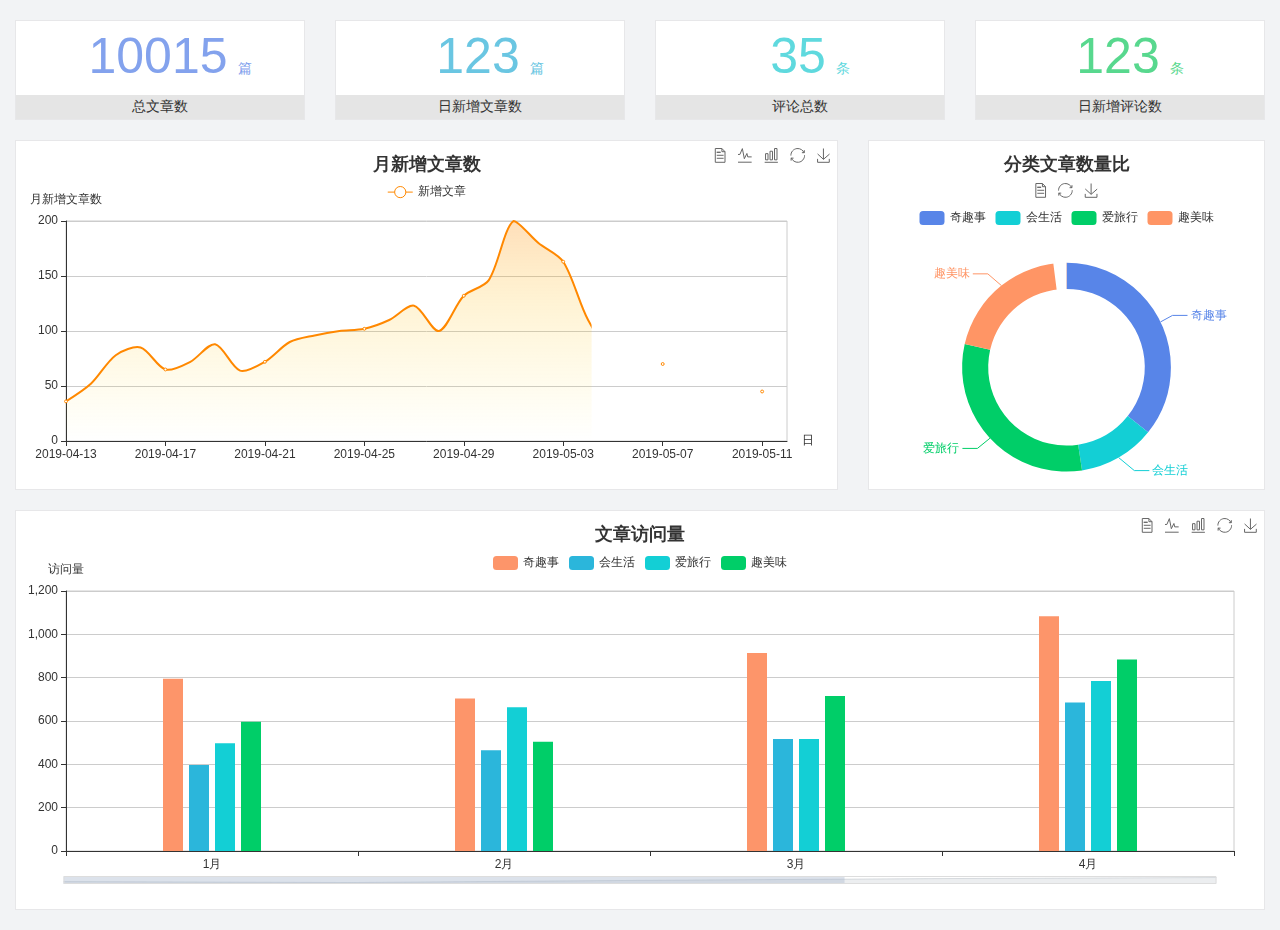
==== home/dashboard.html @ bee12366 "添加表格项" ====
<!DOCTYPE html>
<html lang="en">

<head>
  <meta charset="UTF-8">
  <meta name="viewport" content="width=device-width, initial-scale=1.0">
  <meta http-equiv="X-UA-Compatible" content="ie=edge">
  <title>图表统计</title>
  <link rel="stylesheet" href="../../assets/lib/bootstrap.css" />
  <link rel="stylesheet" href="../../assets/lib/main.css" />
  <script src="../../assets/lib/jquery.js"></script>
  <script type="text/javascript" src="../../assets/lib/echarts.min.js"></script>
</head>

<body>
  <div class="container-fluid">
    <div class="row spannel_list">
      <div class="col-sm-3 col-xs-6">
        <div class="spannel">
          <em>10015</em><span>篇</span>
          <b>总文章数</b>
        </div>
      </div>
      <div class="col-sm-3 col-xs-6">
        <div class="spannel scolor01">
          <em>123</em><span>篇</span>
          <b>日新增文章数</b>
        </div>
      </div>
      <div class="col-sm-3 col-xs-6">
        <div class="spannel scolor02">
          <em>35</em><span>条</span>
          <b>评论总数</b>
        </div>
      </div>
      <div class="col-sm-3 col-xs-6">
        <div class="spannel scolor03">
          <em>123</em><span>条</span>
          <b>日新增评论数</b>
        </div>
      </div>
    </div>
  </div>

  <div class="container-fluid">
    <div class="row curve-pie">
      <div class="col-lg-8 col-md-8">
        <div class="gragh_pannel" id="curve_show"></div>
      </div>
      <div class="col-lg-4 col-md-4">
        <div class="gragh_pannel" id="pie_show"></div>
      </div>
    </div>
  </div>

  <div class="container-fluid">
    <div class="column_pannel" id="column_show"></div>
  </div>

  <script>
    var oChart = echarts.init(document.getElementById('curve_show'));
    var aList_all = [
      { 'count': 36, 'date': '2019-04-13' },
      { 'count': 52, 'date': '2019-04-14' },
      { 'count': 78, 'date': '2019-04-15' },
      { 'count': 85, 'date': '2019-04-16' },
      { 'count': 65, 'date': '2019-04-17' },
      { 'count': 72, 'date': '2019-04-18' },
      { 'count': 88, 'date': '2019-04-19' },
      { 'count': 64, 'date': '2019-04-20' },
      { 'count': 72, 'date': '2019-04-21' },
      { 'count': 90, 'date': '2019-04-22' },
      { 'count': 96, 'date': '2019-04-23' },
      { 'count': 100, 'date': '2019-04-24' },
      { 'count': 102, 'date': '2019-04-25' },
      { 'count': 110, 'date': '2019-04-26' },
      { 'count': 123, 'date': '2019-04-27' },
      { 'count': 100, 'date': '2019-04-28' },
      { 'count': 132, 'date': '2019-04-29' },
      { 'count': 146, 'date': '2019-04-30' },
      { 'count': 200, 'date': '2019-05-01' },
      { 'count': 180, 'date': '2019-05-02' },
      { 'count': 163, 'date': '2019-05-03' },
      { 'count': 110, 'date': '2019-05-04' },
      { 'count': 80, 'date': '2019-05-05' },
      { 'count': 82, 'date': '2019-05-06' },
      { 'count': 70, 'date': '2019-05-07' },
      { 'count': 65, 'date': '2019-05-08' },
      { 'count': 54, 'date': '2019-05-09' },
      { 'count': 40, 'date': '2019-05-10' },
      { 'count': 45, 'date': '2019-05-11' },
      { 'count': 38, 'date': '2019-05-12' },
    ];

    let aCount = [];
    let aDate = [];

    for (var i = 0; i < aList_all.length; i++) {
      aCount.push(aList_all[i].count);
      aDate.push(aList_all[i].date);
    }

    var chartopt = {
      title: {
        text: '月新增文章数',
        left: 'center',
        top: '10'
      },
      tooltip: {
        trigger: 'axis'
      },
      legend: {
        data: ['新增文章'],
        top: '40'
      },
      toolbox: {
        show: true,
        feature: {
          mark: { show: true },
          dataView: { show: true, readOnly: false },
          magicType: { show: true, type: ['line', 'bar'] },
          restore: { show: true },
          saveAsImage: { show: true }
        }
      },
      calculable: true,
      xAxis: [
        {
          name: '日',
          type: 'category',
          boundaryGap: false,
          data: aDate
        }
      ],
      yAxis: [
        {
          name: '月新增文章数',
          type: 'value'
        }
      ],
      series: [
        {
          name: '新增文章',
          type: 'line',
          smooth: true,
          itemStyle: { normal: { areaStyle: { type: 'default' }, color: '#f80' }, lineStyle: { color: '#f80' } },
          data: aCount
        }],
      areaStyle: {
        normal: {
          color: new echarts.graphic.LinearGradient(0, 0, 0, 1, [{
            offset: 0,
            color: 'rgba(255,136,0,0.39)'
          }, {
            offset: .34,
            color: 'rgba(255,180,0,0.25)'
          }, {
            offset: 1,
            color: 'rgba(255,222,0,0.00)'
          }])

        }
      },
      grid: {
        show: true,
        x: 50,
        x2: 50,
        y: 80,
        height: 220
      }
    };

    oChart.setOption(chartopt);


    var oPie = echarts.init(document.getElementById('pie_show'));
    var oPieopt =
    {
      title: {
        top: 10,
        text: '分类文章数量比',
        x: 'center'
      },
      tooltip: {
        trigger: 'item',
        formatter: "{a} <br/>{b} : {c} ({d}%)"
      },
      color: ['#5885e8', '#13cfd5', '#00ce68', '#ff9565'],
      legend: {
        x: 'center',
        top: 65,
        data: ['奇趣事', '会生活', '爱旅行', '趣美味']
      },
      toolbox: {
        show: true,
        x: 'center',
        top: 35,
        feature: {
          mark: { show: true },
          dataView: { show: true, readOnly: false },
          magicType: {
            show: true,
            type: ['pie', 'funnel'],
            option: {
              funnel: {
                x: '25%',
                width: '50%',
                funnelAlign: 'left',
                max: 1548
              }
            }
          },
          restore: { show: true },
          saveAsImage: { show: true }
        }
      },
      calculable: true,
      series: [
        {
          name: '访问来源',
          type: 'pie',
          radius: ['45%', '60%'],
          center: ['50%', '65%'],
          data: [
            { value: 300, name: '奇趣事' },
            { value: 100, name: '会生活' },
            { value: 260, name: '爱旅行' },
            { value: 180, name: '趣美味' }
          ]
        }
      ]
    };
    oPie.setOption(oPieopt);



    var oColumn = this.echarts.init(document.getElementById('column_show'));
    var oColumnopt =
    {
      title: {
        text: '文章访问量',
        left: 'center',
        top: '10'
      },
      tooltip: {
        trigger: 'axis'
      },
      legend: {
        data: ['奇趣事', '会生活', '爱旅行', '趣美味'],
        top: '40'
      },
      toolbox: {
        show: true,
        feature: {
          mark: { show: true },
          dataView: { show: true, readOnly: false },
          magicType: { show: true, type: ['line', 'bar'] },
          restore: { show: true },
          saveAsImage: { show: true }
        }
      },
      calculable: true,
      xAxis: [
        {
          type: 'category',
          data: ['1月', '2月', '3月', '4月', '5月']
        }
      ],
      yAxis: [
        {
          name: '访问量',
          type: 'value'
        }
      ],
      series: [
        {
          name: '奇趣事',
          type: 'bar',
          barWidth: 20,
          itemStyle: {
            normal: { areaStyle: { type: 'default' }, color: '#fd956a' }
          },
          data: [800, 708, 920, 1090, 1200]
        },
        {
          name: '会生活',
          type: 'bar',
          barWidth: 20,
          itemStyle: {
            normal: { areaStyle: { type: 'default' }, color: '#2bb6db' }
          },
          data: [400, 468, 520, 690, 800]
        },
        {
          name: '爱旅行',
          type: 'bar',
          barWidth: 20,
          itemStyle: {
            normal: { areaStyle: { type: 'default' }, color: '#13cfd5' }
          },
          data: [500, 668, 520, 790, 900]
        },
        {
          name: '趣美味',
          type: 'bar',
          barWidth: 20,
          itemStyle: {
            normal: { areaStyle: { type: 'default' }, color: '#00ce68' }
          },
          data: [600, 508, 720, 890, 1000]
        }
      ],
      grid: {
        show: true,
        x: 50,
        x2: 30,
        y: 80,
        height: 260
      },
      dataZoom: [//给x轴设置滚动条
        {
          start: 0,//默认为0
          end: 100 - 1000 / 31,//默认为100
          type: 'slider',
          show: true,
          xAxisIndex: [0],
          handleSize: 0,//滑动条的 左右2个滑动条的大小
          height: 8,//组件高度
          left: 45, //左边的距离
          right: 50,//右边的距离
          bottom: 26,//右边的距离
          handleColor: '#ddd',//h滑动图标的颜色
          handleStyle: {
            borderColor: "#cacaca",
            borderWidth: "1",
            shadowBlur: 2,
            background: "#ddd",
            shadowColor: "#ddd",
          }
        }]
    };
    oColumn.setOption(oColumnopt);
  </script>
</body>

</html>
---- assets/lib/main.css ----
body{
    font-family:'MicroSoft YaHei';
    background-color: #f2f3f5;
}
.main_wrap{
    position:fixed;
    width:100%;
    height:100%;
    left:0px;
    top:0px;
    background:url('../images/login_bg.jpg'); 
    background-size:100% 100%; 
  }
.header{
    width:1200px;
    overflow: hidden;
    margin:20px auto 0;
}
.heade .logo{
    float: left;
}
.header .copyright{
    float:right;
    font-size:12px;
    color:#fff;
    text-align:right;
    line-height:20px;
    margin-top:10px;
}
.login_form_con{
    position:absolute;
    left:50%;
    top:50%;
    margin-left:-200px;
    margin-top:-155px;
    width:400px;
    height:310px;
    background-color: #edeff0;
}

.login_form{
    position: relative;
}

.login_form .icon-user{
    position:absolute;
    font-size:16px;
    color:#999;
    left:46px;
    top:12px;
}
.login_form .icon-key{
    position:absolute;
    font-size:18px;
    color:#999;
    left:46px;
    top:78px;
}
.login_title{
    height:60px;
    background:url('../images/login_title.png') center center no-repeat #fff;
}
.input_txt,.input_pass,.input_sub{
    display:block;
    width:334px;
    height:37px;
    padding:0px;
    text-indent:40px;
    border:1px solid #ddd;
    margin:27px auto 0;
    outline:none;
}
.input_sub{
    margin-top:40px;
    height:42px;
    background-color: #19b9e7;
    text-indent:0px;
    font-size:18px;
    color:#fff;
    cursor: pointer;
}
.input_sub:hover{
    background-color: #08a0cc;
}

.sider{
    position:fixed;
    left:0;
    top:0;
    bottom:0;
    width:210px;
    background-color: #323745;
}
.sider .logo{
    display:block;
    height:56px;
    background-color: #242732;
    overflow: hidden;
}
.sider .logo img{
    display:block;
    margin:6px auto 0;
}
.user_info{
    height:79px;
    border-bottom:1px solid #5a5e6b;
}

.user_info img{
    float: left;
    width:40px;
    height:40px;
    border-radius:20px;
    margin:19px 0 0 30px;
}
.user_info span{
    float: left;
    width:120px;
    font-size:12px;
    color:#fff;
    margin:23px 0 0 20px;
}
.user_info b{
    float: left;
    width: 120px;
    font-weight:normal;
    font-size:12px;
    color:#adafb5;
    margin:2px 0 0 20px;
}

.menu .level01{
    height:50px;
    line-height:50px;
}
.menu .level01 a{
    display:block;
    height:50px;
    font-size:12px;
    color:#adafb5;
    overflow: hidden;
}
.menu .level01.active a{
    background-color: #1378f0;
    color:#fff;
}
.menu .level01.active i{
    color:#fff;
}

.menu .level01 a:hover{
    background-color: #1378f0;
    color:#fff;
}
.menu .level01 a:hover i{
    color:#fff;
}
.menu .level01 i{
    color:#61646f;
    font-size:22px;
    float: left;
    margin-left:26px;
}
.menu .level01 span{
    float: left;
    margin-left:10px;
}
.menu .level01 b{
    float: right;
    margin-right:20px;
    font-weight:normal;
    transform:rotate(90deg);
    transition:all 500ms ease;
}

.menu .level01 .rotate0{
    transform:rotate(0deg);
}

.menu .level02{
    background: #242732;
    display:none;
}


.menu .level02 li{
    height:40px;
    line-height:40px;
}
.menu .level02 li a{
    display:block;
    height:40px;
    font-size:12px;
    color:#adafb5;
    overflow: hidden;
}

.menu .level02 li a:hover{
    background-color: #1378f0;
    color:#fff;
}

.menu .level02 li i{
    font-size:12px;
    float: left;
    margin-left:60px;
}
.menu .level02 li span{
    font-size:12px;
    float: left;
    margin-left:5px;
}

.menu .level02 .active a{
    color:#ffae00;
}

.header_bar{
    position:fixed;
    left:210px;
    right:0;
    top:0;
    height:56px;
    background-color: #fff;
}

.main{
    position:fixed;
    left:210px;
    top:56px;
    right:0;
    bottom:0;
    background-color: #f2f3f5;
}

.search_form{
    width:218px;
    height:33px;
    border:1px solid #ddd;
    background-color: #f2f3f5;
    border-radius:16px;
    float: left;
    margin:12px 0 0 27px;
}

.search_form input{
    padding:0px;
    margin:0px;
    border:0px;
    float: left;
    background-color: #f2f3f5;
    font-size:12px;
    width:175px;
    height:31px;
    margin-left:12px;
    outline:none;
   
}

.search_form .icon-search{
    line-height:33px;
    cursor: pointer;
    font-size:18px;
    color:#abaebb;
}
.user_center_link{
    float:right;

}
.user_center_link a{
    line-height:56px;
    font-size:12px;
    color:#999;
    margin-right:15px;
}
.user_center_link a:hover{
    color:#ffae00
}

.user_center_link img{
    width:42px;
    height:42px;
    border-radius:32px;
    margin-right:10px;
}

.spannel_list{
    margin-top:20px;
}

.spannel{
	height:100px;
	overflow:hidden;
	text-align:center;
    position:relative;
    background-color: #fff;
    border:1px solid #e7e7e9;
    margin-bottom:20px;
}

.spannel em{
    font-style:normal;
	font-size:50px;
	line-height:50px;
	display:inline-block;
	margin:10px 0 0 20px;
	font-family:'Arial';
	color:#83a2ed;
}

.spannel span{
	font-size:14px;
	display:inline-block;
	color:#83a2ed;
	margin-left:10px;
}

.spannel b{
	position:absolute;
	left:0;
	bottom:0;
	width:100%;
	line-height:24px;
	background:#e5e5e5;
	color:#333;
	font-size:14px;
	font-weight:normal;
}

.scolor01 em,.scolor01 span{
	color:#6ac6e2;
}

.scolor02 em,.scolor02 span{
	color:#5fd9de;
}

.scolor03 em,.scolor03 span{
	color:#58d88e;
}


.gragh_pannel{
    height:350px;
    border:1px solid #e7e7e9;
    background-color: #fff!important; 
    margin-bottom:20px;  
}

.column_pannel{
    margin-bottom:20px;
    height:400px;
    border:1px solid #e7e7e9;
    background-color: #fff!important;   
}

.common_title{
    line-height:42px;
    background-color: #fbfbfb;
    border:1px solid #e7e7e9;
    margin-top:20px;
    text-indent: 15px;
    font-size:14px;
    color:#333;
}

.common_con{
    border:1px solid #e7e7e9;
    border-top:0px;
    background-color: #fff;
    padding-bottom:20px;
    margin-bottom:20px;
}
.opt_btns{
    margin-top:20px;
}

.mp20{
    margin-top:20px;
}

.pagination{   
   margin:0;
}

.article_form{
    margin-top:20px;
}

.form-group{
    margin-bottom:25px;
}

.form-group label{
    font-weight:normal;
    color:#666;
}

.icon-icondate{
    line-height:16px;
}

.user_pic{
    width:100px;
    height:100px;
    margin-bottom:10px;
}

.article_cover{
    width:200px;
    height:200px;
    margin-bottom:10px;
}
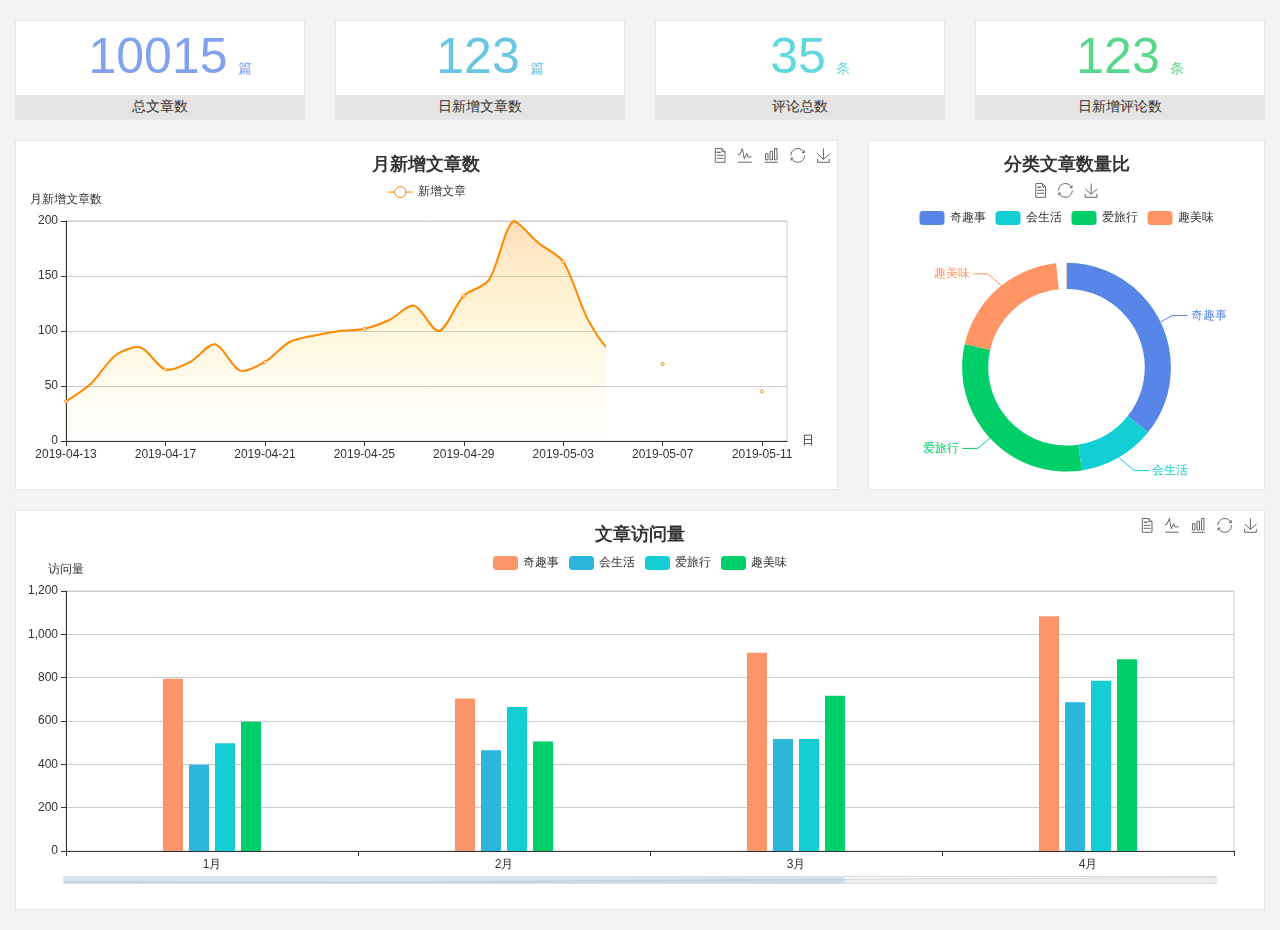
==== commit baebd5d8: "index基本完成" ====
--- a/home/dashboard.html
+++ b/home/dashboard.html
@@ -6,10 +6,10 @@
   <meta name="viewport" content="width=device-width, initial-scale=1.0">
   <meta http-equiv="X-UA-Compatible" content="ie=edge">
   <title>图表统计</title>
-  <link rel="stylesheet" href="../../assets/lib/bootstrap.css" />
-  <link rel="stylesheet" href="../../assets/lib/main.css" />
-  <script src="../../assets/lib/jquery.js"></script>
-  <script type="text/javascript" src="../../assets/lib/echarts.min.js"></script>
+  <link rel="stylesheet" href="../assets/lib/bootstrap.css" />
+  <link rel="stylesheet" href="../assets/lib/main.css" />
+  <script src="../assets/lib/jquery.js"></script>
+  <script type="text/javascript" src="../assets/lib/echarts.min.js"></script>
 </head>
 
 <body>
